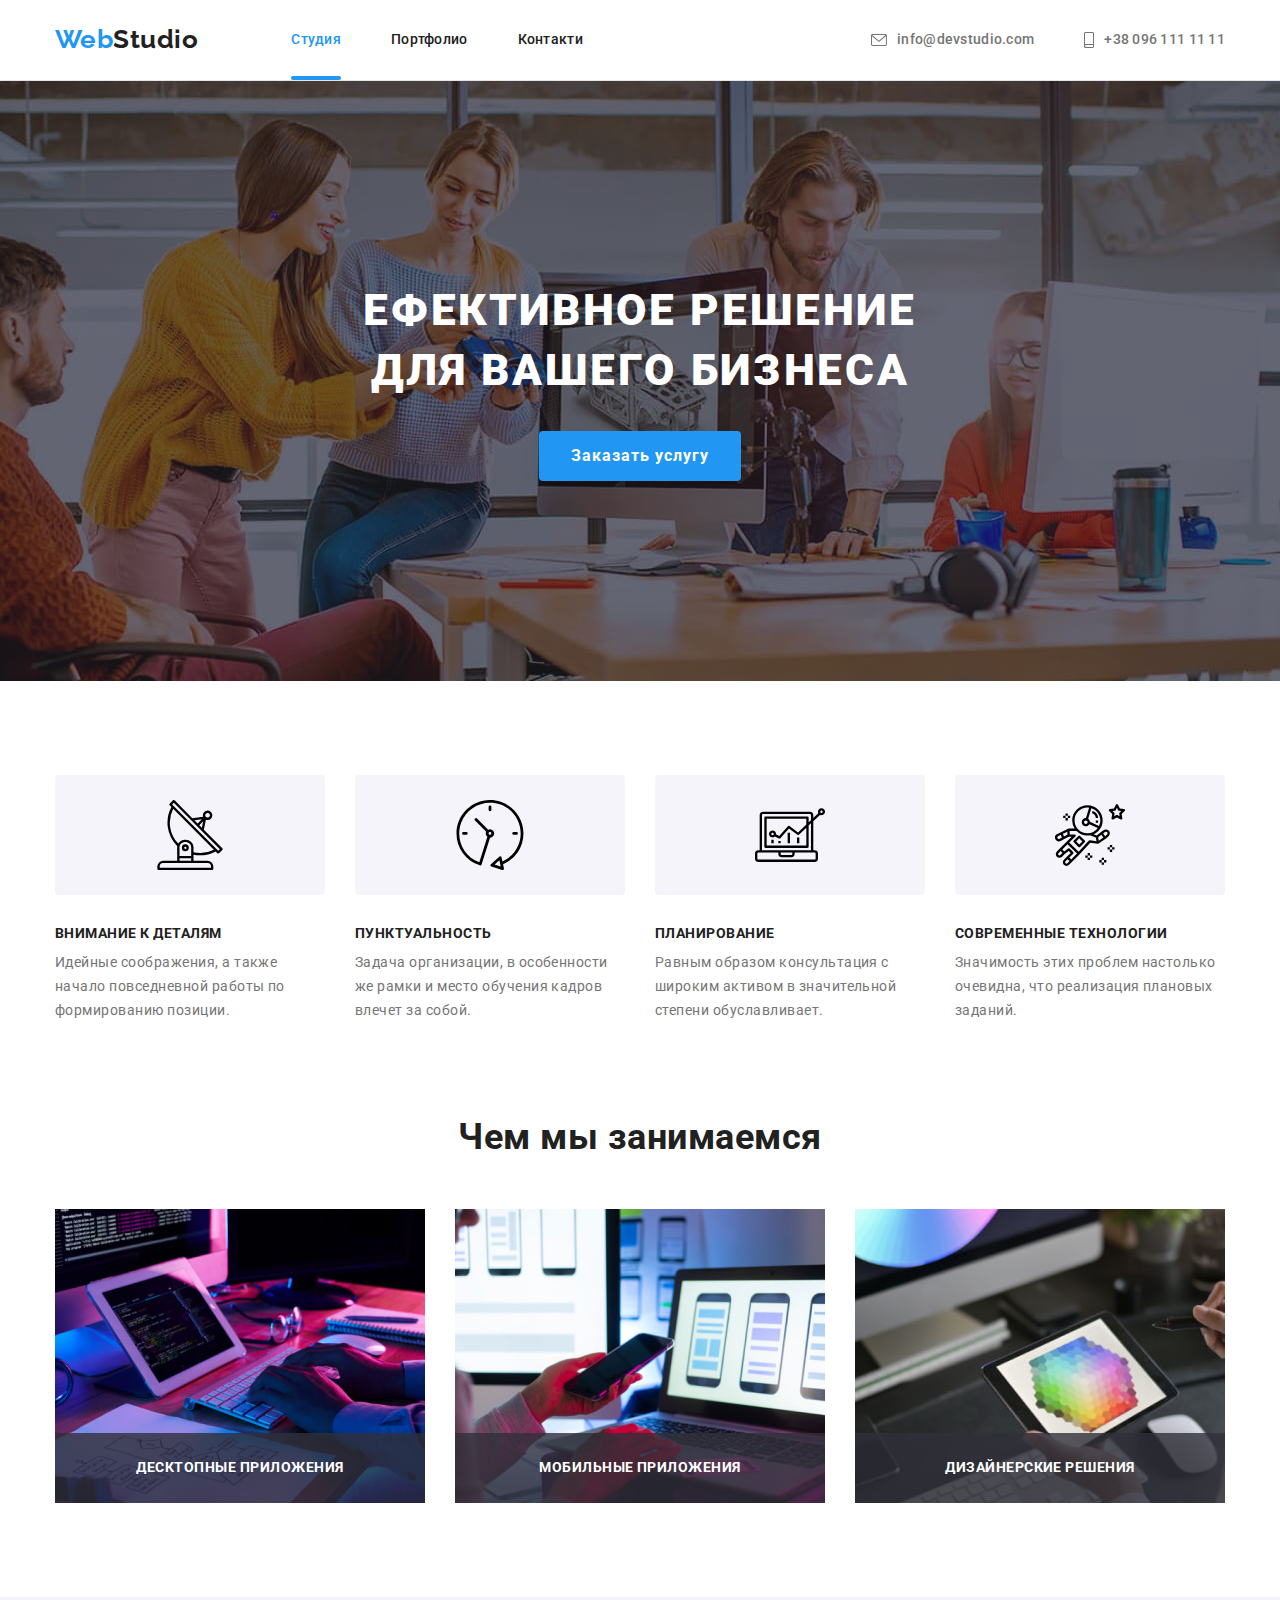
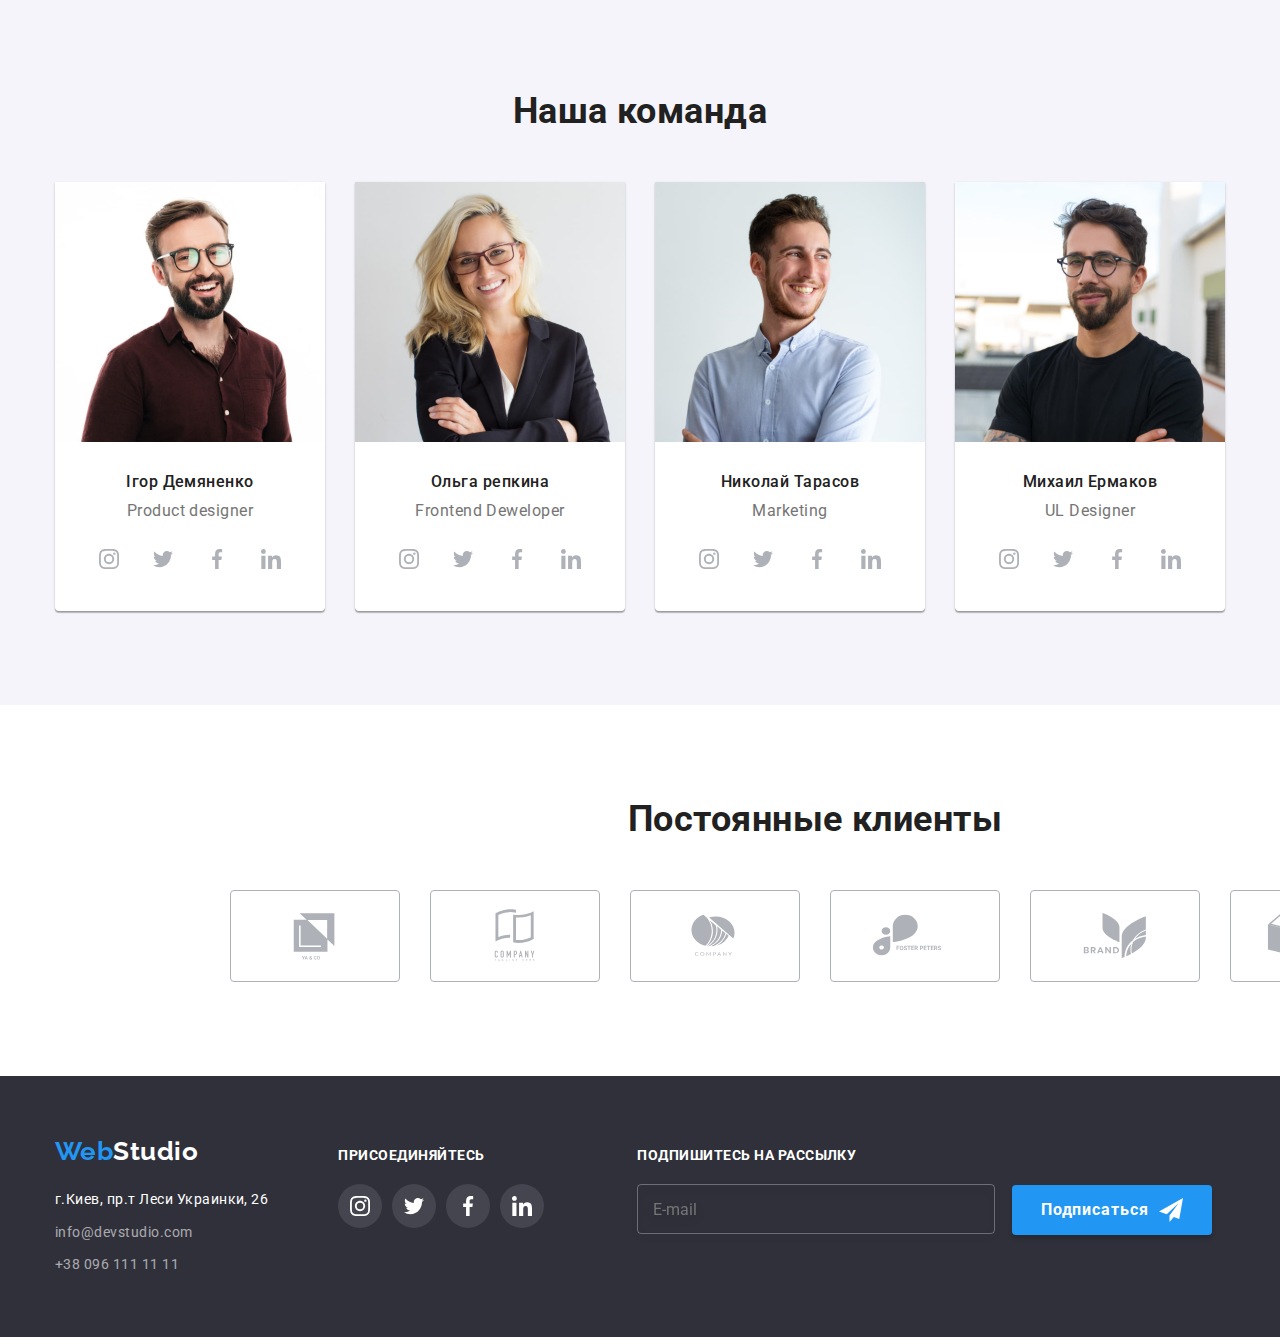
==== index.html @ 73268121 "Initial commit" ====
<!DOCTYPE html>
<html lang="ru">
  <head>
    <meta charset="UTF-8" />
    <meta http-equiv="X-UA-Compatible" content="IE=edge" />
    <meta name="viewport" content="width=device-width, initial-scale=1.0" />
    <title>WebStudio</title>
    <link rel="preconnect" href="https://fonts.googleapis.com" />
    <link rel="preconnect" href="https://fonts.gstatic.com" crossorigin />
    <link
      href="https://fonts.googleapis.com/css2?family=Raleway:wght@700&family=Roboto:wght@400;500;700;900&display=swap"
      rel="stylesheet"
    />
    <link
      rel="stylesheet"
      href="https://cdnjs.cloudflare.com/ajax/libs/modern-normalize/1.1.0/modern-normalize.min.css"
    />
    <link rel="stylesheet" href="./css/styles.css" />
  </head>
  <body>
    <!-- Header -->
    <header class="header">
      <div class="container head-nav">
        <nav class="head-nav">
          <a class="logo-top" href="./index.html"><span class="web">Web</span>Studio</a>
          <ul class="navigation">
            <li class="nav-item">
              <a class="nav-link current" href="./index.html">Студия</a>
            </li>
            <li class="nav-item">
              <a class="nav-link" href="./portfolio.html">Портфолио</a>
            </li>
            <li class="nav-item">
              <a class="nav-link" href="./portfolio.html">Контакти</a>
            </li>
          </ul>
        </nav>
        <ul class="contact-list">
          <li class="contact-item">
            <a class="top-contact" href="mailto:info@devstudio.com">
              <svg class="contact-icon" width="16" height="12">
                <use href="./images/decoration/icons/symbol-defs.svg#icon-envelope"></use>
              </svg>
              info@devstudio.com
            </a>
          </li>
          <li class="contact-item">
            <a class="top-contact" href="tel:+380961111111">
              <svg class="contact-icon" width="10" height="16">
                <use href="./images/decoration/icons/symbol-defs.svg#icon-smartphone"></use>
              </svg>
              +38 096 111 11 11</a
            >
          </li>
        </ul>
      </div>
    </header>
    <!--title-->

    <main>
      <section class="first-sec background">
        <div class="container hero">
          <h1 class="main-title">
            Eфективное решение<br />
            для вашего бизнеса
          </h1>
          <button class="btn primary" type="button" data-modal-open>Заказать услугу</button>
        </div>
      </section>

      <div class="backdrop is-hidden" data-modal>
        <div class="modal">
          <!-- Form -->

          <form class="main-form">
            <div class="titel-box">
              <b class="form-title">Оставьте свои данные, мы вам перезвоним</b>
            </div>

            <div class="form-field">
              <label class="form-label" for="username">Имя </label>
              <input class="form-input" type="text" name="name" id="username" />
              <svg class="form-icon" width="18" height="18">
                <use href="./images/decoration/icons/symbol-defs.svg#icon-f-user"></use>
              </svg>
            </div>
            <div class="form-field">
              <label class="form-label" for="phone">Телефон </label>
              <input class="form-input" type="tel" name="Телефон" id="phone" />
              <svg class="form-icon" width="18" height="18">
                <use href="./images/decoration/icons/symbol-defs.svg#icon-f-phone"></use>
              </svg>
            </div>
            <div class="form-field">
              <label class="form-label" for="mail">Почта </label>
              <input class="form-input" type="email" name="name" id="mail" />
              <svg class="form-icon" width="18" height="18">
                <use href="./images/decoration/icons/symbol-defs.svg#icon-f-email"></use>
              </svg>
            </div>

            <div class="form-field textarea">
              <label class="form-label" for="comment">Комментарий</label>
              <textarea
                class="text-area"
                name="comment"
                id="comment"
                rows="10"
                placeholder="Введите текст"
              ></textarea>
            </div>
            <!-- CHECK BOX -->
            <label class="checkbox-label">
              <input class="input-checkbox" type="checkbox" name="checkbox" value="agreement"/>
              <span class="check-icon"></span>
              Соглашаюсь с рассылкой и принимаю
              <span>
                <a class="agreement-link" href="#">Условия договора</a>
              </span>
            </label>

            <button class="form-btn" type="submit">Отправить</button>
          </form>
          <button class="btn-modal" data-modal-close>
            <svg class="close" width="11px" height="11px">
              <use href="./images/decoration/icons/symbol-defs.svg#icon-close"></use>
            </svg>
          </button>
        </div>
      </div>
      <!--Advantages-->
      <section class="advantages section">
        <div class="container advant">
          <h2 class="hidden">Преимущества</h2>
          <ul class="advantages-list">
            <li class="adv-item">
              <div class="devices">
                <svg class="dev-icon" width="70" height="70">
                  <use href="./images/decoration/icons/symbol-defs.svg#icon-antenna"></use>
                </svg>
              </div>

              <h3 class="advantages-title">Внимание к деталям</h3>
              <p class="advantages-text">
                Идейные соображения, а также начало повседневной работы по формированию позиции.
              </p>
            </li>
            <li class="adv-item">
              <div class="devices">
                <svg class="dev-icon" width="70" height="70">
                  <use href="./images/decoration/icons/symbol-defs.svg#icon-clock"></use>
                </svg>
              </div>
              <h3 class="advantages-title">Пунктуальность</h3>
              <p class="advantages-text">
                Задача организации, в особенности же рамки и место обучения кадров влечет за собой.
              </p>
            </li>
            <li class="adv-item diagram">
              <div class="devices">
                <svg class="dev-icon" width="70" height="70">
                  <use href="./images/decoration/icons/symbol-defs.svg#icon-diagram"></use>
                </svg>
              </div>
              <h3 class="advantages-title">Планирование</h3>
              <p class="advantages-text">
                Равным образом консультация с широким активом в значительной степени обуславливает.
              </p>
            </li>
            <li class="adv-item astronaut">
              <div class="devices">
                <svg class="dev-icon" width="70" height="70">
                  <use href="./images/decoration/icons/symbol-defs.svg#icon-astronaut"></use>
                </svg>
              </div>
              <h3 class="advantages-title">Современные технологии</h3>
              <p class="advantages-text">
                Значимость этих проблем настолько очевидна, что реализация плановых заданий.
              </p>
            </li>
          </ul>
        </div>
      </section>

      <!--our-work-->
      <section class="our-work">
        <div class="container">
          <h2 class="section-title">Чем мы занимаемся</h2>
          <ul class="work-list">
            <li class="img-item">
              <img class="work-image" src="./images/work/box1.jpg" alt="разметка" />
              <div class="work-box">
                <p class="work-title">Десктопные приложения</p>
              </div>
            </li>
            <li class="img-item">
              <img class="work-image" src="./images/work/box2.jpg" alt="подбор стилей" />
              <div class="work-box">
                <p class="work-title">Мобильные приложения</p>
              </div>
            </li>
            <li class="img-item">
              <img class="work-image" src="./images/work/box3.jpg" alt="подбор цветов" />
              <div class="work-box">
                <p class="work-title">Дизайнерские решения</p>
              </div>
            </li>
          </ul>
        </div>
      </section>
      <!--Our-team-->
      <section class="our-members section">
        <div class="container">
          <h2 class="section-title">Наша команда</h2>
          <ul class="img-list">
            <li class="team-item">
              <img src="./images/employees/emp1.jpg" alt="Ігор Демяненко" width="270" />
              <h3 class="mbr-name">Ігор Демяненко</h3>
              <p class="mbr-text">Product designer</p>

              <ul class="socials">
                <li class="comapnies-item">
                  <a class="icon-link" href="https://www.instagram.com">
                    <svg class="inst-icon" width="20" height="20px">
                      <use href="./images/decoration/icons/symbol-defs.svg#icon-inst"></use>
                    </svg>
                  </a>
                </li>
                <li class="comapnies-item">
                  <a class="icon-link" href="https://www.twitter.com">
                    <svg class="twit-icon" width="20" height="20px">
                      <use href="./images/decoration/icons/symbol-defs.svg#icon-twit"></use>
                    </svg>
                  </a>
                </li>
                <li class="comapnies-item">
                  <a class="icon-link" href="https://www.facebook.com">
                    <svg class="face-icon" width="20" height="20px">
                      <use href="./images/decoration/icons/symbol-defs.svg#icon-face"></use>
                    </svg>
                  </a>
                </li>
                <li class="comapnies-item">
                  <a class="icon-link" href="https://www.linkedin.com">
                    <svg class="in-icon" width="20" height="20px">
                      <use href="./images/decoration/icons/symbol-defs.svg#icon-in"></use>
                    </svg>
                  </a>
                </li>
              </ul>
            </li>
            <li class="team-item">
              <img src="./images/employees/emp2.jpg" alt="Ольга репкина" width="270" />
              <h3 class="mbr-name">Ольга репкина</h3>
              <p class="mbr-text">Frontend Deweloper</p>
              <ul class="socials">
                <li class="comapnies-item">
                  <a class="icon-link" href="https://www.instagram.com">
                    <svg class="inst-icon" width="20" height="20px">
                      <use href="./images/decoration/icons/symbol-defs.svg#icon-inst"></use>
                    </svg>
                  </a>
                </li>
                <li class="comapnies-item">
                  <a class="icon-link" href="https://www.twitter.com">
                    <svg class="twit-icon" width="20" height="20px">
                      <use href="./images/decoration/icons/symbol-defs.svg#icon-twit"></use>
                    </svg>
                  </a>
                </li>
                <li class="comapnies-item">
                  <a class="icon-link" href="https://www.facebook.com">
                    <svg class="face-icon" width="20" height="20px">
                      <use href="./images/decoration/icons/symbol-defs.svg#icon-face"></use>
                    </svg>
                  </a>
                </li>
                <li class="comapnies-item">
                  <a class="icon-link" href="https://www.linkedin.com">
                    <svg class="in-icon" width="20" height="20px">
                      <use href="./images/decoration/icons/symbol-defs.svg#icon-in"></use>
                    </svg>
                  </a>
                </li>
              </ul>
            </li>

            <li class="team-item">
              <img src="./images/employees/emp3.jpg" alt="Николай Тарасов" width="270" />
              <h3 class="mbr-name">Николай Тарасов</h3>
              <p class="mbr-text">Marketing</p>
              <ul class="socials">
                <li class="comapnies-item">
                  <a class="icon-link" href="https://www.instagram.com">
                    <svg class="inst-icon" width="20" height="20px">
                      <use href="./images/decoration/icons/symbol-defs.svg#icon-inst"></use>
                    </svg>
                  </a>
                </li>
                <li class="comapnies-item">
                  <a class="icon-link" href="https://www.twitter.com">
                    <svg class="twit-icon" width="20" height="20px">
                      <use href="./images/decoration/icons/symbol-defs.svg#icon-twit"></use>
                    </svg>
                  </a>
                </li>
                <li class="comapnies-item">
                  <a class="icon-link" href="https://www.facebook.com">
                    <svg class="face-icon" width="20" height="20px">
                      <use href="./images/decoration/icons/symbol-defs.svg#icon-face"></use>
                    </svg>
                  </a>
                </li>
                <li class="comapnies-item">
                  <a class="icon-link" href="https://www.linkedin.com">
                    <svg class="in-icon" width="20" height="20px">
                      <use href="./images/decoration/icons/symbol-defs.svg#icon-in"></use>
                    </svg>
                  </a>
                </li>
              </ul>
            </li>

            <li class="team-item">
              <img src="./images/employees/emp4.jpg" alt="Михаил Ермаков" width="270" />
              <h3 class="mbr-name">Михаил Ермаков</h3>
              <p class="mbr-text">UL Designer</p>
              <ul class="socials">
                <li class="comapnies-item">
                  <a class="icon-link" href="https://www.instagram.com">
                    <svg class="inst-icon" width="20" height="20px">
                      <use href="./images/decoration/icons/symbol-defs.svg#icon-inst"></use>
                    </svg>
                  </a>
                </li>
                <li class="comapnies-item">
                  <a class="icon-link" href="https://www.twitter.com">
                    <svg class="twit-icon" width="20" height="20px">
                      <use href="./images/decoration/icons/symbol-defs.svg#icon-twit"></use>
                    </svg>
                  </a>
                </li>
                <li class="comapnies-item">
                  <a class="icon-link" href="https://www.facebook.com">
                    <svg class="face-icon" width="20" height="20px">
                      <use href="./images/decoration/icons/symbol-defs.svg#icon-face"></use>
                    </svg>
                  </a>
                </li>
                <li class="comapnies-item">
                  <a class="icon-link" href="https://www.linkedin.com">
                    <svg class="in-icon" width="20" height="20px">
                      <use href="./images/decoration/icons/symbol-defs.svg#icon-in"></use>
                    </svg>
                  </a>
                </li>
              </ul>
            </li>
          </ul>
        </div>
      </section>
    </main>

    <!-- Comapnies -->
    <section class="companies">
      <div class="container">
        <h2 class="section-title">Постоянные клиенты</h2>
        <ul class="companies-list">
          <li class="companies-item">
            <a class="companies-link" href="#"
              ><svg class="company-icon" width="106" height="60">
                <use href="./images/decoration/icons/symbol-defs.svg#icon-yaco"></use></svg
            ></a>
          </li>
          <li class="companies-item">
            <a class="companies-link" href="#"
              ><svg class="company-icon" width="106" height="60">
                <use href="./images/decoration/icons/symbol-defs.svg#icon-tag"></use></svg
            ></a>
          </li>
          <li class="companies-item">
            <a class="companies-link" href="#"
              ><svg class="company-icon" width="106" height="60">
                <use href="./images/decoration/icons/symbol-defs.svg#icon-company"></use></svg
            ></a>
          </li>
          <li class="companies-item">
            <a class="companies-link" href="#"
              ><svg class="company-icon" width="106" height="60">
                <use href="./images/decoration/icons/symbol-defs.svg#icon-foster"></use></svg
            ></a>
          </li>
          <li class="companies-item">
            <a class="companies-link" href="#"
              ><svg class="company-icon" width="106" height="60">
                <use href="./images/decoration/icons/symbol-defs.svg#icon-brand"></use></svg
            ></a>
          </li>
          <li class="companies-item">
            <a class="companies-link" href="#"
              ><svg class="company-icon" width="106" height="60">
                <use href="./images/decoration/icons/symbol-defs.svg#icon-comp-tag"></use></svg
            ></a>
          </li>
        </ul>
      </div>
    </section>
    <!--footer -->

    <footer class="footer">
      <div class="container">
        <div class="footer-flex">
          <div>
            <a class="logo-bot" href="info@dvstudio.com"><span class="web">Web</span>Studio</a>
            <address class="main-adress">
              <ul class="bot-address-list">
                <li class="bot-address-item">
                  <a class="street-link" href="#">г.Киев, пр.т Леси Украинки, 26</a>
                </li>
                <li class="bot-address-item">
                  <a class="bot-contact-link" href="mailto:info@devstudio.com"
                    >info@devstudio.com</a
                  >
                </li>
                <li class="bot-address-item">
                  <a class="bot-contact-link" href="tel:+380961111111">+38 096 111 11 11</a>
                </li>
              </ul>
            </address>
          </div>

          <div class="social-block">
            <h2 class="socials-title">присоединяйтесь</h2>
            <ul class="footer-socials">
              <li class="comapnies-item">
                <a class="icon-link fticon" href="https://www.instagram.com">
                  <svg class="inst-icon" width="20" height="20px">
                    <use href="./images/decoration/icons/symbol-defs.svg#icon-inst"></use>
                  </svg>
                </a>
              </li>
              <li class="comapnies-item">
                <a class="icon-link fticon" href="https://www.twitter.com">
                  <svg class="twit-icon" width="20" height="20px">
                    <use href="./images/decoration/icons/symbol-defs.svg#icon-twit"></use>
                  </svg>
                </a>
              </li>
              <li class="comapnies-item">
                <a class="icon-link fticon" href="https://www.facebook.com">
                  <svg class="face-icon" width="20" height="20px">
                    <use href="./images/decoration/icons/symbol-defs.svg#icon-face"></use>
                  </svg>
                </a>
              </li>
              <li class="comapnies-item">
                <a class="icon-link fticon" href="https://www.linkedin.com">
                  <svg class="in-icon" width="20" height="20px">
                    <use href="./images/decoration/icons/symbol-defs.svg#icon-in"></use>
                  </svg>
                </a>
              </li>
            </ul>
          </div>
          <div class="submit">
            <b class="submit-title">Подпишитесь на рассылку</b>
            <label for="submit-mail">
              <input
                class="mail-input"
                type="email"
                name="email"
                id="submit-mail"
                placeholder="E-mail"
              />
              <button class="submit-btn" type="submit">
                Подписаться
                <svg class="icon-submit" width="24" height="24">
                  <use href="./images/decoration/icons/symbol-defs.svg#icon-submit"></use>
                </svg>
              </button>
            </label>
          </div>
        </div>
      </div>
    </footer>

    <script src="./js/modal.js"></script>
  </body>
</html>
---- css/styles.css ----
:root {
  --bgc-color-white: #e5e5e5;
  --title-text-color: #212121;
  --accent-color: #2196f3;
  --paragraf-color: #757575;
  --bot-contact-rgb: rgba(255, 255, 255, 0.6);
  --footer-color: #2f303a;
  --white-color: #ffffff;
  /* Fonts */
  --main-font: Roboto;
}
body {
  font-family: 'Roboto', sans-serif;
  background-color: var(--white-color);
  color: var(--title-text-color);
  letter-spacing: 0.03em;
}
.container {
  margin-left: auto;
  margin-right: auto;
  width: 1200px;
  padding-left: 15px;
  padding-right: 15px;
}

a {
  color: inherit;
  text-decoration: none;
}

img {
  display: block;
}

h1,
h2,
h3,
h4,
h5,
h6,
ul,
p {
  margin: 0;
  padding: 0;
  list-style: none;
}

.hidden {
  position: absolute;
  width: 1px;
  height: 1px;
  margin: -1px;
  border: 0;
  padding: 0;
  white-space: nowrap;
  clip-path: inset(100%);
  clip: rect(0 0 0 0);
  overflow: hidden;
}
/* ===============
/* Header */
/* ============= / */

.header {
  background-color: var(--white-color);
  border-bottom: 1px solid var(--bgc-color-white);
}
/* Logo */
.logo-top,
.logo-bot,
.web {
  font-family: 'Raleway';
  font-weight: 700;
  font-size: 26px;
  line-height: 1.2;
}

.logo-bot {
  color: var(--white-color);
}
.web {
  color: var(--accent-color);
}

/* Main Nav */
.head-nav {
  display: flex;
  align-items: center;
}
.navigation {
  margin-left: 93px;
}

.navigation .nav-link {
  display: block;
  color: var(--title-text-color);
  font-weight: 500;
  font-size: 14px;
  line-height: 1.14;
  letter-spacing: 0.02em;
}
.navigation .nav-link:hover,
.navigation .nav-link:focus {
  color: var(--accent-color);
}

.nav-link.current {
  color: var(--accent-color);
}

.nav-item:not(:last-child) {
  margin-right: 50px;
}
.nav-item {
  position: relative;
}

.contact-list {
  margin-left: auto;
}
.navigation,
.contact-list {
  display: flex;
}

.contact-item:not(:last-child) {
  margin-right: 50px;
}

.top-contact,
.nav-link {
  padding: 32px 0px;

  transition: color 250ms cubic-bezier(0.4, 0, 0.2, 1);
}
.nav-link.current::after {
  content: '';
  display: block;
  position: absolute;
  bottom: 0;
  right: 0;

  width: 100%;
  height: 4px;
  border-radius: 2px;
  background-color: var(--accent-color);
}

/* Contact */

.contact-item {
  align-items: center;
}
.top-contact {
  font-weight: 500;
  font-size: 14px;
  line-height: 1.14;
  letter-spacing: 0.02em;
  color: var(--paragraf-color);

  display: flex;
  align-items: center;
  justify-content: center;
}

.top-contact:hover,
.top-contact:focus {
  color: var(--accent-color);
}
.contact-icon {
  margin-right: 10px;
  fill: currentColor;
}

/* Рero-section */

.first-sec {
  text-align: center;
  align-items: center;
  padding-bottom: 200px;
  padding-top: 200px;
}
.first-sec.background {
  max-width: 1600px;
  height: 600px;
  margin-right: auto;
  margin-left: auto;

  background-image: linear-gradient(to right, rgba(47, 48, 58, 0.4), rgba(47, 48, 58, 0.4)),
    url(../images/decoration/hero.jpg);
  background-color: tomato;
  background-repeat: no-repeat;
  background-size: cover;
  background-position: center;
}
.main-title {
  font-weight: 900;
  font-size: 44px;
  line-height: 1.36;
  text-align: center;
  letter-spacing: 0.06em;
  text-transform: uppercase;
  margin-bottom: 30px;

  color: var(--white-color);
}

.btn {
  border-radius: 4px;
  min-width: 73px;

  font-family: inherit;
  cursor: pointer;
  text-align: center;
  letter-spacing: inherit;
}
.btn.primary {
  font-weight: 700;
  font-size: 16px;
  line-height: 1.9;
  letter-spacing: 0.06em;

  min-width: 200px;
  border: none;
  padding: 10px 32px;

  box-shadow: 0px 4px 4px rgba(0, 0, 0, 0.15);
  background-color: var(--accent-color);
  color: var(--white-color);

  transition: box-shadow 250ms cubic-bezier(0.4, 0, 0.2, 1);
}

.btn.secondary {
  font-weight: 500;
  font-size: 16px;
  line-height: 1.6;
  text-align: center;
  padding: 6px 22px;
  border: none;
  border-radius: 4px;

  background-color: #f5f4fa;

  transition: background-color 250ms cubic-bezier(0.4, 0, 0.2, 1),
    color 250ms cubic-bezier(0.4, 0, 0.2, 1), box-shadow 250ms cubic-bezier(0.4, 0, 0.2, 1);
}
.btn.secondary:hover,
.btn.secondary:focus {
  background-color: var(--accent-color);
  color: var(--white-color);
  box-shadow: 0px 3px 1px rgba(0, 0, 0, 0.1), 0px 1px 2px rgba(0, 0, 0, 0.08),
    0px 2px 2px rgba(0, 0, 0, 0.12);
}

.btn.primary:hover,
.btn.primary:focus {
  box-shadow: 0px 4px 4px rgba(0, 0, 0, 0.15);
}
/* Advantages */

.advantages-list {
  display: flex;
  flex-wrap: wrap;
  justify-content: center;
}

.adv-item {
  width: 270px;
  display: block;
}
.adv-item:not(:last-child) {
  margin-right: 30px;
}
.devices {
  width: 270px;
  height: 120px;
  background-color: #f5f4fa;
  margin-bottom: 30px;
  display: flex;
  justify-content: center;
  align-items: center;
  border-radius: 4px;
}

.advantages-title {
  font-size: 14px;
  line-height: 1.142;
  text-transform: uppercase;
  margin-bottom: 10px;
}

.advantages-text {
  font-size: 14px;
  line-height: 1.71;
  color: var(--paragraf-color);
}
/* Our-work */

.section-title {
  font-size: 36px;
  line-height: 1.16;
  text-align: center;
  margin-bottom: 50px;
}

.our-work {
  padding-bottom: 94px;
}
.work-list {
  display: flex;
  justify-content: center;
}
.img-item:not(:last-child) {
  margin-right: 30px;
}
.img-item {
  position: relative;
}
.work-box {
  position: absolute;
  bottom: 0;
  right: 0;

  width: 100%;
  height: 70px;
  background: rgba(47, 48, 58, 0.8);
}

.work-title {
  padding: 27px 0px;

  font-weight: 700;
  font-size: 14px;
  line-height: 1.14;
  text-align: center;
  text-transform: uppercase;

  color: var(--white-color);
}

/* Our Team */
.our-members {
  background-color: #f5f4fa;
}

.img-list {
  display: flex;
  flex-wrap: wrap;
  justify-content: center;
}
.team-item:not(:last-child) {
  margin-right: 30px;
}
.team-item {
  background-color: var(--white-color);
  box-shadow: 0px 1px 3px rgba(0, 0, 0, 0.12), 0px 1px 1px rgba(0, 0, 0, 0.14),
    0px 2px 1px rgba(0, 0, 0, 0.2);
  border-radius: 0px 0px 4px 4px;
}

.socials {
  width: 206px;
  height: 44px;
  margin-right: 32px;
  margin-left: 32px;
  margin-bottom: 30px;
  display: flex;
}
.icon-link {
  width: 44px;
  height: 44px;
  display: flex;
  fill: #afb1b8;
  border-radius: 50%;
  justify-content: center;
  align-items: center;

  transition: background-color 250ms cubic-bezier(0.4, 0, 0.2, 1),
    fill 250ms cubic-bezier(0.4, 0, 0.2, 1);
}

.comapnies-item:not(:last-child) {
  margin-right: 10px;
}

.icon-link:hover,
.icon-link:focus {
  background-color: var(--accent-color);
  fill: white;
}

.mbr-name {
  text-align: center;
  margin-bottom: 10px;
  margin-top: 30px;
  font-weight: 500;
  font-size: 16px;
  line-height: 1.2;
}
.mbr-text {
  text-align: center;
  margin-bottom: 16px;
  font-size: 16px;
  line-height: 1.2;
  color: var(--paragraf-color);
}
/* Partners */
.companies {
  padding: 94px 215px;
}

.companies-list {
  display: flex;
  justify-content: center;
}
.companies-item:not(:last-child) {
  margin-right: 30px;
}

.companies-link {
  width: 170px;
  height: 92px;
  border: 1px solid;
  display: flex;
  justify-content: center;
  align-items: center;
  border: 1px solid #afb1b8;
  color: #afb1b8;
  border-radius: 4px;

  transition: border-color 250ms cubic-bezier(0.4, 0, 0.2, 1),
    color 250ms cubic-bezier(0.4, 0, 0.2, 1);
}

.company-icon {
  fill: currentColor;
}
.companies-link:hover,
.companies-link:focus {
  border: 1px solid var(--accent-color);
  color: var(--accent-color);
}

/* Footer */

.footer {
  background-color: var(--footer-color);
  padding: 60px 0px;
}

.footer-flex {
  display: flex;
  align-items: baseline;
}
.main-adress {
  margin-top: 20px;

  font-style: normal;
  font-size: 14px;
  line-height: 1.71;
  color: var(--bot-contact-rgb);
}
.bot-address-item:not(:last-child) {
  margin-bottom: 9px;
}

.street-link {
  color: rgba(255, 255, 255, 1);
}
.bot-contact-link {
  transition: color 250ms cubic-bezier(0.4, 0, 0.2, 1);
}

.bot-contact-link:hover,
.bot-contact-link:focus {
  color: var(--accent-color);
}

/* Footer form */

.submit {
  display: flex;
  flex-direction: column;
  margin-left: 93px;
}

.submit-title {
  margin-bottom: 20px;

  font-size: 14px;
  line-height: 1.14;
  text-transform: uppercase;
  color: var(--white-color);
}
.mail-input {
  width: 358px;
  height: 50px;
  margin-right: 12px;
  padding: 16px 15px;

  border: 1px solid rgba(255, 255, 255, 0.3);

  border-radius: 4px;
  filter: drop-shadow(0px 4px 4px rgba(0, 0, 0, 0.15));
  background-color: transparent;
  color: var(--white-color);
}

.submit-btn {
  display: inline-flex;
  align-items: center;
  justify-content: center;

  width: 200px;
  height: 50px;

  box-shadow: 0px 4px 4px rgba(0, 0, 0, 0.15);
  border-radius: 4px;
  border-color: transparent;
  background-color: var(--accent-color);
  color: var(--white-color);

  font-weight: 700;
  font-size: 16px;
  line-height: 1.87;
  letter-spacing: 0.06em;

  transition: box-shadow 250ms cubic-bezier(0.4, 0, 0.2, 1);
}
.submit-btn:hover,
.submit-btn:focus {
  box-shadow: 0px 4px 4px rgba(0, 0, 0, 0.15);
}

.icon-submit {
  margin-left: 10px;
  fill: currentColor;
}
/* Socials */
.social-block {
  margin-left: 70px;
}

.footer-socials {
  display: flex;
  margin-top: 20px;
}
.icon-link {
  background: rgba(255, 255, 255, 0.1);
}
.fticon {
  fill: var(--white-color);
}
.socials-title {
  font-size: 14px;
  line-height: 1.14;
  text-transform: uppercase;

  color: var(--white-color);
}

/* portfolio title */

.header-prt {
  background-color: var(--white-color);
  border-bottom: 1px solid var(--bgc-color-white);
}

.section {
  padding-bottom: 94px;
  padding-top: 94px;
}

.prt-title {
  font-size: 18px;
  line-height: 2;
  letter-spacing: 0.06em;
}

/* Portfolio text */
.gallery-list {
  display: flex;
  flex-wrap: wrap;
  width: 370;
}

.prt-descrition {
  border: 1px solid #eeeeee;
  border-top: 0px;
  padding: 22px 24px;
}

.galery-item {
  margin-right: 30px;
  margin-bottom: 30px;

  transition: background-color 250ms cubic-bezier(0.4, 0, 0.2, 1);
}

.galery-item:nth-child(3n) {
  margin-right: 0;
}
.galery-item:nth-last-child(-n + 3) {
  margin-bottom: 0;
}

.prt-text {
  font-size: 16px;
  line-height: 1.9;
  color: var(--paragraf-color);
}
.btn-list {
  display: flex;
  justify-content: center;
  margin-bottom: 50px;
}
.btn-item:not(:last-child) {
  margin-right: 8px;
}

/* Portfolio animation */

.produkt-thumb {
  position: relative;
  overflow: hidden;
}
.product-box {
  position: absolute;

  top: 0;
  left: 0;

  width: 100%;
  height: 100%;
  background-color: rgba(33, 150, 243, 0.9);

  transform: translateY(100%);
  transition: transform 250ms cubic-bezier(0.4, 0, 0.2, 1);
}

.product-desc {
  position: absolute;
  top: 0;
  left: 0;

  width: 100%;
  height: 100%;

  padding: 63px 24px;
  font-size: 18px;
  line-height: 1.55;

  color: var(--white-color);
}

.galery-item:hover .product-box,
.galery-item:focus .product-box {
  transform: translateY(0%);
}
.galery-item:hover,
.galery-item:focus {
  box-shadow: 0px 1px 1px rgba(0, 0, 0, 0.12), 0px 4px 4px rgba(0, 0, 0, 0.06),
    1px 4px 6px rgba(0, 0, 0, 0.16);
}

.backdrop {
  position: fixed;
  top: 0;
  left: 0;
  z-index: 10;

  width: 100%;
  height: 100%;

  background: rgba(0, 0, 0, 0.2);
  opacity: 1;
  transition: opacity 250ms cubic-bezier(0.4, 0, 0.2, 1);
}
.backdrop.is-hidden {
  opacity: 0;
  pointer-events: none;
}
.backdrop.is-hidden .modal {
  transform: translate(-50%, -50%) scale(0.1);
  transition: transofrm 250ms cubic-bezier(0.4, 0, 0.2, 1);
}

.modal {
  position: absolute;
  top: 50%;
  left: 50%;

  width: 528px;

  background: var(--white-color);
  box-shadow: 0px 1px 3px rgba(0, 0, 0, 0.12), 0px 1px 1px rgba(0, 0, 0, 0.14),
    0px 2px 1px rgba(0, 0, 0, 0.2);
  border-radius: 4px;

  transform: translate(-50%, -50%) scale(1);
  transition: transofrm 250ms cubic-bezier(0.4, 0, 0.2, 1);
}

.btn-modal {
  position: absolute;
  top: 8px;
  right: 8px;

  display: flex;
  align-items: center;
  justify-content: center;
  width: 30px;
  height: 30px;

  cursor: pointer;
  border-radius: 50%;
  border: 1px solid rgba(0, 0, 0, 0.1);
  background-color: transparent;
  transition: color 250ms cubic-bezier(0.4, 0, 0.2, 1);
  fill: currentColor;
}

.btn-modal:hover,
.btn-modal:focus {
  color: var(--accent-color);
}

/* Form */

.main-form {
  width: 528px;

  padding: 40px;
  margin-right: auto;
  margin-left: auto;
}

.form-title {
  font-size: 20px;
  line-height: 1.15;
  text-align: center;
  letter-spacing: 0.03em;
  color: var(--title-text-color);
}
.titel-box {
  margin-bottom: 12px;
}

.form-field {
  position: relative;
  display: flex;
  flex-direction: column;

  margin-bottom: 10px;
}
.form-field-area::placeholder {
  width: 448px;
  height: 138px;
  padding: 12px 16px;
  font-size: 12px;
  line-height: 1.16;
  letter-spacing: 0.01em;

  color: rgba(117, 117, 117, 0.5);
}
.form-label {
  margin-bottom: 4px;

  font-size: 12px;
  line-height: 1.16;

  letter-spacing: 0.01em;
  color: var(--paragraf-color);
}

.form-input {
  padding: 12px 42px;
  width: 448px;
  height: 40px;
  border: 1px solid rgba(33, 33, 33, 0.2);
  border-radius: 4px;
  outline: transparent;
  cursor: pointer;
  transition: border-color 250ms cubic-bezier(0.4, 0, 0.2, 1);
}
.textarea {
  margin-bottom: 20px;
}
.text-area {
  padding: 16px 12px;
  width: 448px;
  height: 120px;

  outline: transparent;
  resize: none;
  cursor: pointer;

  font-size: 14px;
  line-height: 1.14px;
  letter-spacing: 0.01em;

  border: 1px solid rgba(33, 33, 33, 0.2);
  border-radius: 4px;

  transition: border-color 250ms cubic-bezier(0.4, 0, 0.2, 1);
}
.text-area::placeholder {
  color: rgba(117, 117, 117, 0.5);
}

.text-area:hover,
.text-area:focus {
  border-color: var(--accent-color);
}

.input-checkbox::placeholder {
  font-weight: 400;
  font-size: 14px;
  line-height: 1.14;
  letter-spacing: 0.01em;

  color: rgba(117, 117, 117, 0.5);
}

.form-icon {
  position: absolute;
  top: 50%;
  left: 15px;
  display: inline-block;
  cursor: pointer;
  fill: currentColor;
  transition: color 250ms cubic-bezier(0.4, 0, 0.2, 1);
  color: var(--title-text-color);
}

.form-input:hover,
.form-input:focus {
  border-color: var(--accent-color);
}
.form-input:hover ~ .form-icon,
.form-input:focus ~ .form-icon {
  color: var(--accent-color);
}

.checkbox-label {
  width: 425px;
  display: flex;
  justify-content: center;
  align-items: center;

  margin-bottom: 30px;

  font-size: 14px;
  line-height: 1.71;
  letter-spacing: 0.03em;

  color: var(--paragraf-color);
}
.check-icon {
  margin-right: 8px;
  width: 16px;
  height: 15px;

  background-image: url(../images/decoration/icons/ramka.svg);
  color: var(--title-text-color);
  transition: background-color 250ms cubic-bezier(0.4, 0, 0.2, 1);
}

.input-checkbox:checked + .check-icon {
  background-image: url(../images/decoration/icons/icon-check.svg);
  background-position: center;
  background-repeat: no-repeat;
  background-color: var(--accent-color);
  border-radius: 2px;
}

.form-btn {
  display: block;
  margin-right: auto;
  margin-left: auto;
  padding: 10px 55px;

  width: 200px;
  height: 50px;
  border: 0px;

  background-color: var(--accent-color);
  color: var(--white-color);
  border-radius: 4px;
  cursor: pointer;
  transition: box-shadow 250ms cubic-bezier(0.4, 0, 0.2, 1);

  font-weight: 700;
  font-size: 16px;
  line-height: 1.87;
  text-align: center;
  letter-spacing: 0.06em;
}

.form-btn:hover,
.form-btn:focus {
  box-shadow: 0px 4px 4px rgba(0, 0, 0, 0.15);
}

.agreement-link {
  margin-left: 4px;
  text-decoration: underline;
  color: var(--accent-color);
}
.input-checkbox {
  -webkit-appearance: none;
  -moz-appearance: none;
  appearance: none;
  position: absolute;
}
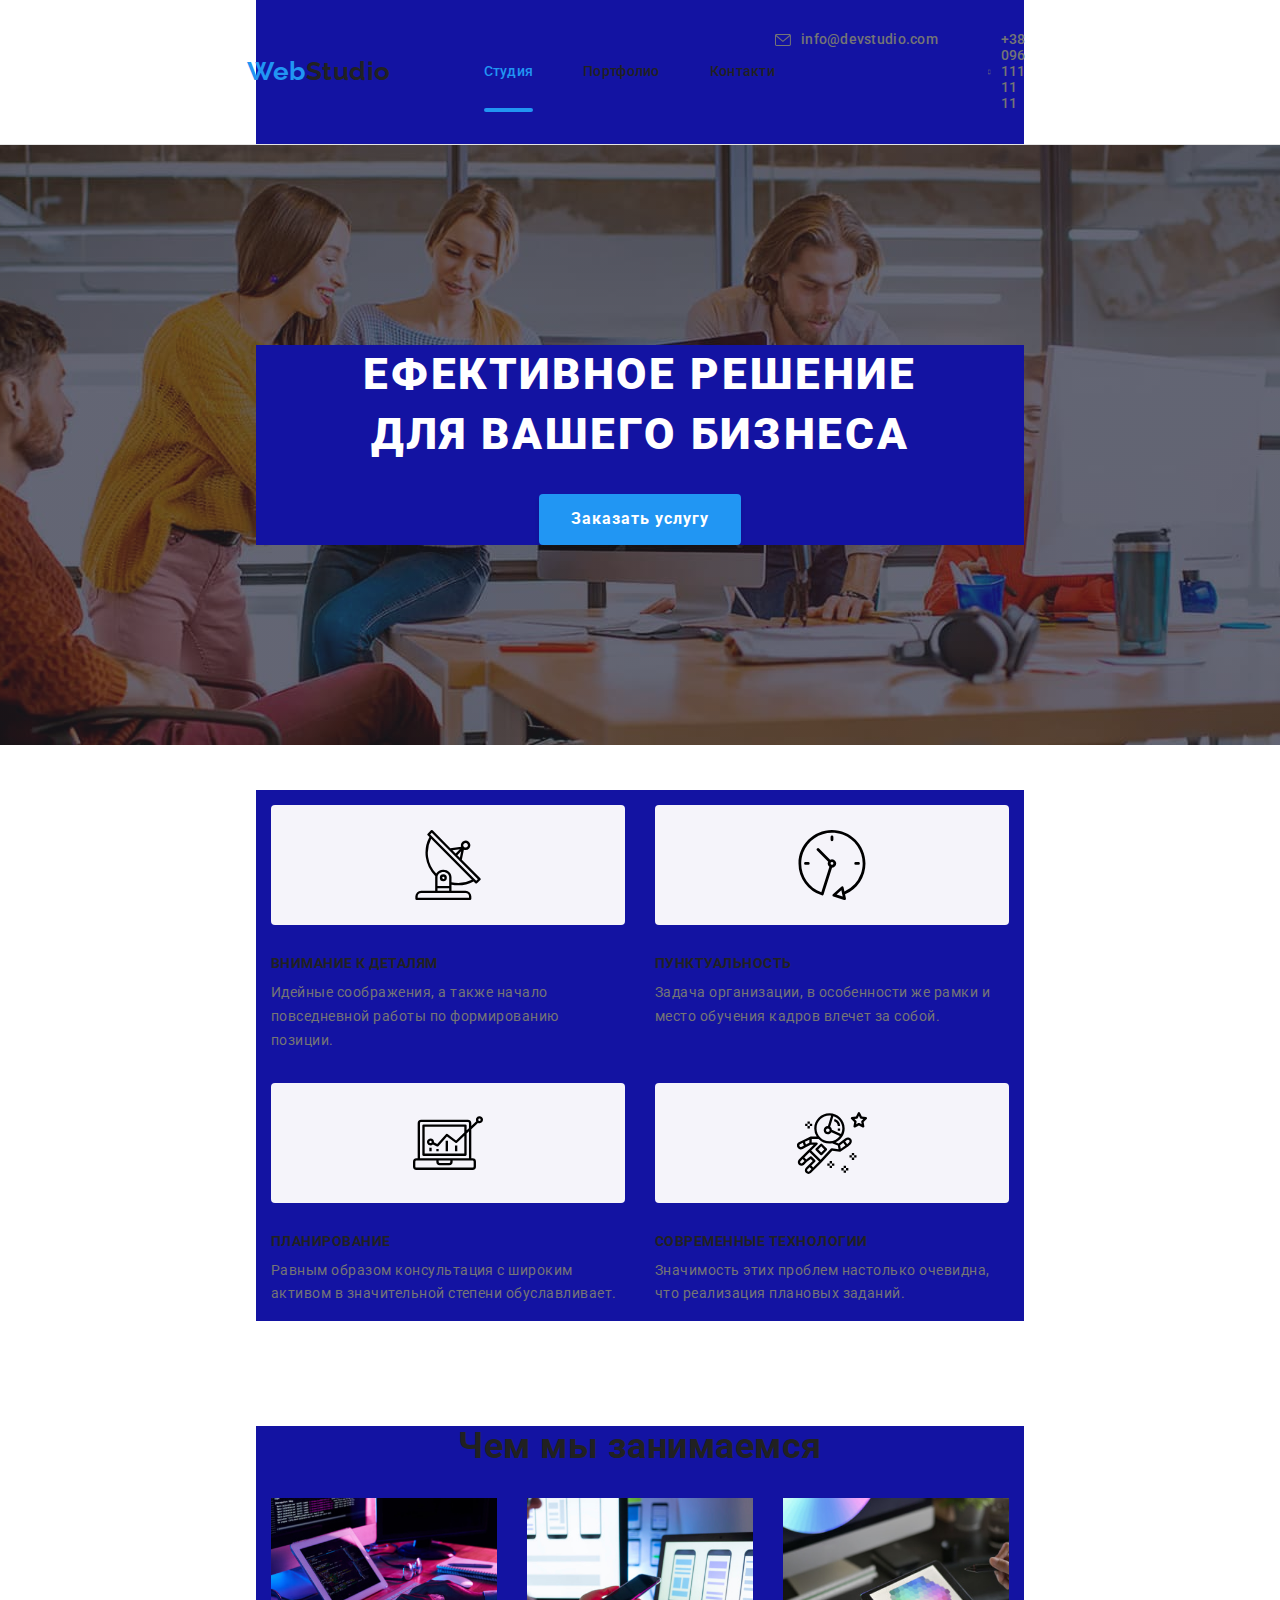
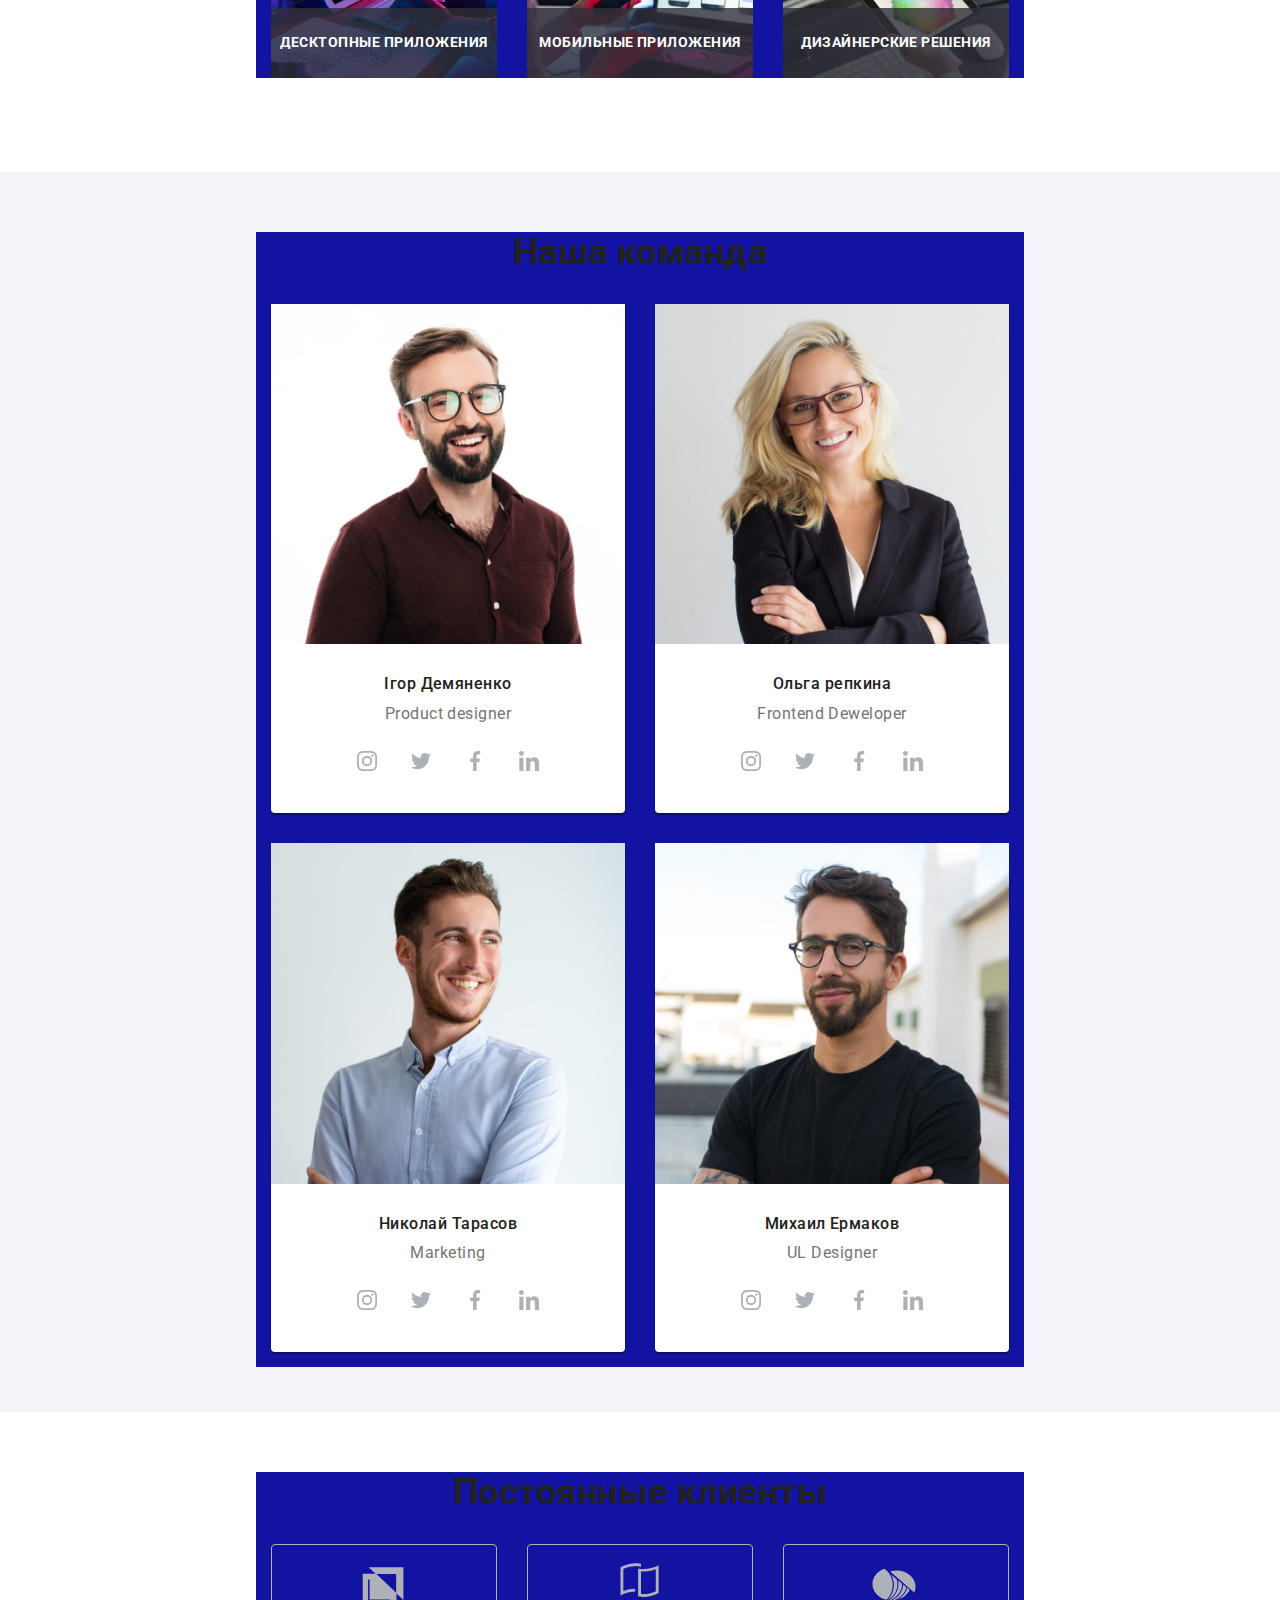
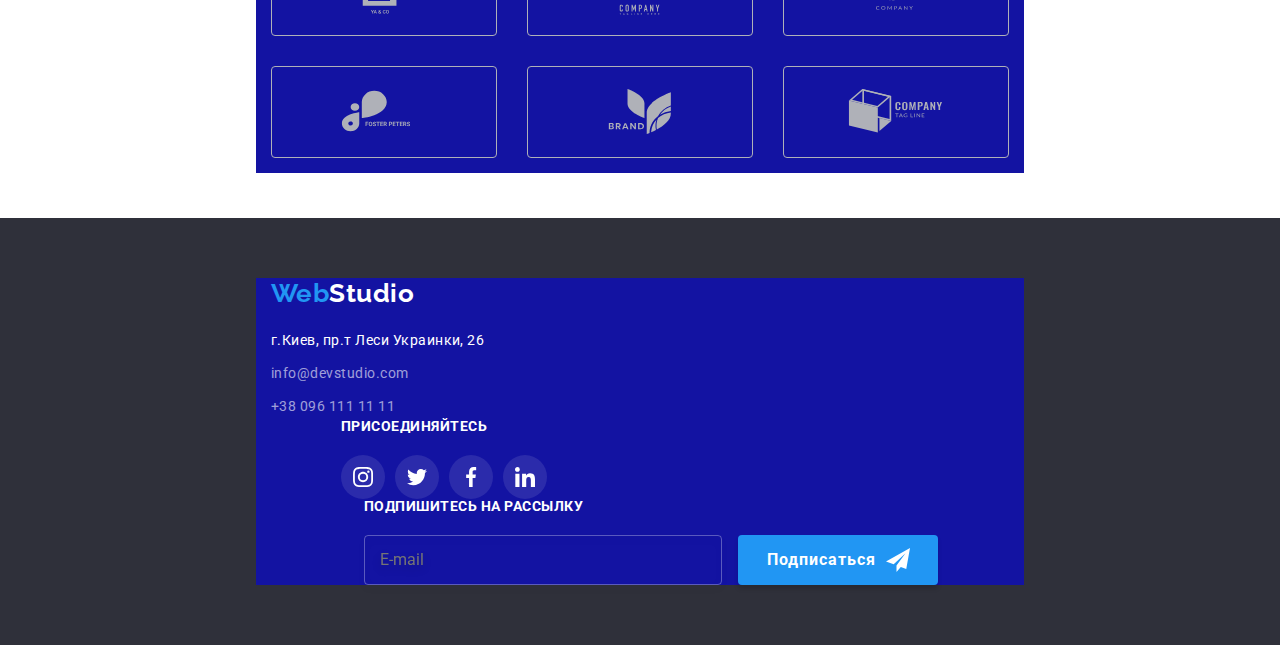
==== commit e1a08615: "bdff" ====
--- a/index.html
+++ b/index.html
@@ -15,38 +15,39 @@
       rel="stylesheet"
       href="https://cdnjs.cloudflare.com/ajax/libs/modern-normalize/1.1.0/modern-normalize.min.css"
     />
-    <link rel="stylesheet" href="./css/styles.css" />
+    <link rel="stylesheet" href="./css/main.min.css" />
   </head>
   <body>
     <!-- Header -->
     <header class="header">
-      <div class="container head-nav">
+      <div class="container header-section">
+        <a class="logo" href="./index.html">Web<span class="logo__studio--black">Studio</span></a>
         <nav class="head-nav">
-          <a class="logo-top" href="./index.html"><span class="web">Web</span>Studio</a>
-          <ul class="navigation">
-            <li class="nav-item">
-              <a class="nav-link current" href="./index.html">Студия</a>
-            </li>
-            <li class="nav-item">
-              <a class="nav-link" href="./portfolio.html">Портфолио</a>
-            </li>
-            <li class="nav-item">
-              <a class="nav-link" href="./portfolio.html">Контакти</a>
+          <ul class="head-nav__list">
+            <li class="head-nav__item">
+              <a class="head-nav__link head-nav__link--current" href="./index.html">Студия</a>
+            </li>
+            <li class="head-nav__item">
+              <a class="head-nav__link" href="./portfolio.html">Портфолио</a>
+            </li>
+            <li class="head-nav__item">
+              <a class="head-nav__link" href="./portfolio.html">Контакти</a>
             </li>
           </ul>
         </nav>
-        <ul class="contact-list">
-          <li class="contact-item">
-            <a class="top-contact" href="mailto:info@devstudio.com">
-              <svg class="contact-icon" width="16" height="12">
+
+        <ul class="contacts__list">
+          <li class="contacts__item">
+            <a class="contacts__top-link" href="mailto:info@devstudio.com">
+              <svg class="contacts__icon icon fill" width="16" height="12">
                 <use href="./images/decoration/icons/symbol-defs.svg#icon-envelope"></use>
               </svg>
               info@devstudio.com
             </a>
           </li>
-          <li class="contact-item">
-            <a class="top-contact" href="tel:+380961111111">
-              <svg class="contact-icon" width="10" height="16">
+          <li class="contact__item">
+            <a class="contacts__top-link" href="tel:+380961111111">
+              <svg class="contacts__icon icon fill" width="10" height="16">
                 <use href="./images/decoration/icons/symbol-defs.svg#icon-smartphone"></use>
               </svg>
               +38 096 111 11 11</a
@@ -58,13 +59,13 @@
     <!--title-->
 
     <main>
-      <section class="first-sec background">
-        <div class="container hero">
-          <h1 class="main-title">
+      <section class="hero">
+        <div class="container">
+          <h1 class="hero__title">
             Eфективное решение<br />
             для вашего бизнеса
           </h1>
-          <button class="btn primary" type="button" data-modal-open>Заказать услугу</button>
+          <button class="btn primary__btn" type="button" data-modal-open>Заказать услугу</button>
         </div>
       </section>
 
@@ -72,37 +73,37 @@
         <div class="modal">
           <!-- Form -->
 
-          <form class="main-form">
-            <div class="titel-box">
-              <b class="form-title">Оставьте свои данные, мы вам перезвоним</b>
+          <form class="form">
+            <div class="title__box">
+              <b class="title__box__text">Оставьте свои данные, мы вам перезвоним</b>
             </div>
 
             <div class="form-field">
-              <label class="form-label" for="username">Имя </label>
-              <input class="form-input" type="text" name="name" id="username" />
-              <svg class="form-icon" width="18" height="18">
+              <label class="form-field__label" for="username">Имя </label>
+              <input class="form-field__input" type="text" name="name" id="username" />
+              <svg class="form-field__icon" width="18" height="18">
                 <use href="./images/decoration/icons/symbol-defs.svg#icon-f-user"></use>
               </svg>
             </div>
             <div class="form-field">
-              <label class="form-label" for="phone">Телефон </label>
-              <input class="form-input" type="tel" name="Телефон" id="phone" />
-              <svg class="form-icon" width="18" height="18">
+              <label class="form-field__label" for="phone">Телефон </label>
+              <input class="form-field__input" type="tel" name="Телефон" id="phone" />
+              <svg class="form-field__icon" width="18" height="18">
                 <use href="./images/decoration/icons/symbol-defs.svg#icon-f-phone"></use>
               </svg>
             </div>
             <div class="form-field">
-              <label class="form-label" for="mail">Почта </label>
-              <input class="form-input" type="email" name="name" id="mail" />
-              <svg class="form-icon" width="18" height="18">
+              <label class="form-field__label" for="mail">Почта </label>
+              <input class="form-field__input" type="email" name="name" id="mail" />
+              <svg class="form-field__icon" width="18" height="18">
                 <use href="./images/decoration/icons/symbol-defs.svg#icon-f-email"></use>
               </svg>
             </div>
 
-            <div class="form-field textarea">
-              <label class="form-label" for="comment">Комментарий</label>
+            <div class="form-field form-field__textarea">
+              <label class="form-field__label" for="comment">Комментарий</label>
               <textarea
-                class="text-area"
+                class="form-field__text-place"
                 name="comment"
                 id="comment"
                 rows="10"
@@ -110,19 +111,19 @@
               ></textarea>
             </div>
             <!-- CHECK BOX -->
-            <label class="checkbox-label">
-              <input class="input-checkbox" type="checkbox" name="checkbox" value="agreement"/>
-              <span class="check-icon"></span>
+            <label class="checkbox">
+              <input class="checkbox__input" type="checkbox" name="checkbox" value="agreement" />
+              <span class="checkbox__icon"></span>
               Соглашаюсь с рассылкой и принимаю
               <span>
-                <a class="agreement-link" href="#">Условия договора</a>
+                <a class="checkbox__link" href="#">Условия договора</a>
               </span>
             </label>
 
             <button class="form-btn" type="submit">Отправить</button>
           </form>
           <button class="btn-modal" data-modal-close>
-            <svg class="close" width="11px" height="11px">
+            <svg class="btn-modal__icon" width="11px" height="11px">
               <use href="./images/decoration/icons/symbol-defs.svg#icon-close"></use>
             </svg>
           </button>
@@ -130,51 +131,51 @@
       </div>
       <!--Advantages-->
       <section class="advantages section">
-        <div class="container advant">
-          <h2 class="hidden">Преимущества</h2>
-          <ul class="advantages-list">
-            <li class="adv-item">
-              <div class="devices">
-                <svg class="dev-icon" width="70" height="70">
+        <div class="container">
+          <h2 class="main-advantages__title">Преимущества</h2>
+          <ul class="advantages__list">
+            <li class="advantages__item">
+              <div class="advantages__devices">
+                <svg class="advantages__icon" width="70" height="70">
                   <use href="./images/decoration/icons/symbol-defs.svg#icon-antenna"></use>
                 </svg>
               </div>
 
-              <h3 class="advantages-title">Внимание к деталям</h3>
-              <p class="advantages-text">
+              <h3 class="advantages__title">Внимание к деталям</h3>
+              <p class="advantages__text">
                 Идейные соображения, а также начало повседневной работы по формированию позиции.
               </p>
             </li>
-            <li class="adv-item">
-              <div class="devices">
-                <svg class="dev-icon" width="70" height="70">
+            <li class="advantages__item">
+              <div class="advantages__devices">
+                <svg class="advantages__icon" width="70" height="70">
                   <use href="./images/decoration/icons/symbol-defs.svg#icon-clock"></use>
                 </svg>
               </div>
-              <h3 class="advantages-title">Пунктуальность</h3>
-              <p class="advantages-text">
+              <h3 class="advantages__title">Пунктуальность</h3>
+              <p class="advantages__text">
                 Задача организации, в особенности же рамки и место обучения кадров влечет за собой.
               </p>
             </li>
-            <li class="adv-item diagram">
-              <div class="devices">
-                <svg class="dev-icon" width="70" height="70">
+            <li class="advantages__item">
+              <div class="advantages__devices">
+                <svg class="advantages__icon" width="70" height="70">
                   <use href="./images/decoration/icons/symbol-defs.svg#icon-diagram"></use>
                 </svg>
               </div>
-              <h3 class="advantages-title">Планирование</h3>
-              <p class="advantages-text">
+              <h3 class="advantages__title">Планирование</h3>
+              <p class="advantages__text">
                 Равным образом консультация с широким активом в значительной степени обуславливает.
               </p>
             </li>
-            <li class="adv-item astronaut">
-              <div class="devices">
-                <svg class="dev-icon" width="70" height="70">
+            <li class="advantages__item">
+              <div class="advantages__devices">
+                <svg class="advantages__icon" width="70" height="70">
                   <use href="./images/decoration/icons/symbol-defs.svg#icon-astronaut"></use>
                 </svg>
               </div>
-              <h3 class="advantages-title">Современные технологии</h3>
-              <p class="advantages-text">
+              <h3 class="advantages__title">Современные технологии</h3>
+              <p class="advantages__text">
                 Значимость этих проблем настолько очевидна, что реализация плановых заданий.
               </p>
             </li>
@@ -183,7 +184,7 @@
       </section>
 
       <!--our-work-->
-      <section class="our-work">
+      <section class="our-work section">
         <div class="container">
           <h2 class="section-title">Чем мы занимаемся</h2>
           <ul class="work-list">
@@ -214,7 +215,7 @@
           <h2 class="section-title">Наша команда</h2>
           <ul class="img-list">
             <li class="team-item">
-              <img src="./images/employees/emp1.jpg" alt="Ігор Демяненко" width="270" />
+              <img src="./images/employees/emp1.jpg" alt="Ігор Демяненко" />
               <h3 class="mbr-name">Ігор Демяненко</h3>
               <p class="mbr-text">Product designer</p>
 
@@ -250,7 +251,7 @@
               </ul>
             </li>
             <li class="team-item">
-              <img src="./images/employees/emp2.jpg" alt="Ольга репкина" width="270" />
+              <img src="./images/employees/emp2.jpg" alt="Ольга репкина" />
               <h3 class="mbr-name">Ольга репкина</h3>
               <p class="mbr-text">Frontend Deweloper</p>
               <ul class="socials">
@@ -286,7 +287,7 @@
             </li>
 
             <li class="team-item">
-              <img src="./images/employees/emp3.jpg" alt="Николай Тарасов" width="270" />
+              <img src="./images/employees/emp3.jpg" alt="Николай Тарасов" />
               <h3 class="mbr-name">Николай Тарасов</h3>
               <p class="mbr-text">Marketing</p>
               <ul class="socials">
@@ -322,7 +323,7 @@
             </li>
 
             <li class="team-item">
-              <img src="./images/employees/emp4.jpg" alt="Михаил Ермаков" width="270" />
+              <img src="./images/employees/emp4.jpg" alt="Михаил Ермаков" />
               <h3 class="mbr-name">Михаил Ермаков</h3>
               <p class="mbr-text">UL Designer</p>
               <ul class="socials">
@@ -362,7 +363,7 @@
     </main>
 
     <!-- Comapnies -->
-    <section class="companies">
+    <section class="companies section">
       <div class="container">
         <h2 class="section-title">Постоянные клиенты</h2>
         <ul class="companies-list">
@@ -407,11 +408,13 @@
     </section>
     <!--footer -->
 
-    <footer class="footer">
+    <footer class="footer section">
       <div class="container">
         <div class="footer-flex">
           <div>
-            <a class="logo-bot" href="info@dvstudio.com"><span class="web">Web</span>Studio</a>
+            <a class="logo" href="info@dvstudio.com"
+              >Web<span class="logo__footer--white">Studio</span></a
+            >
             <address class="main-adress">
               <ul class="bot-address-list">
                 <li class="bot-address-item">
--- a/css/main.min.css
+++ b/css/main.min.css
@@ -0,0 +1,2 @@
+:root{--bgc-color-white: #e5e5e5;--title-text-color: #212121;--accent-color: #2196f3;--paragraf-color: #757575;--bot-contact-rgb: rgba(255, 255, 255, 0.6);--footer-color: #2f303a;--white-color: #ffffff;--main-font: Roboto}.main-advantages__title,.portfolio-titel{position:absolute;width:1px;height:1px;margin:-1px;border:0;padding:0;white-space:nowrap;-webkit-clip-path:inset(100%);clip-path:inset(100%);clip:rect(0 0 0 0);overflow:hidden}.header-section,.advantages__devices{display:-webkit-box;display:-ms-flexbox;display:flex;-webkit-box-align:center;-ms-flex-align:center;align-items:center;-webkit-box-pack:center;-ms-flex-pack:center;justify-content:center}.container{margin-left:auto;margin-right:auto;padding-left:15px;padding-right:15px}@media screen and (min-width: 480px){.container{width:480px;background-color:tomato}}@media screen and (min-width: 768px){.container{width:768px;background-color:#1313a2}}@media screen and (min-width: 1600px){.container{width:1600px;background-color:yellow}}body{font-family:'Roboto', sans-serif;background-color:var(--white-color);color:var(--title-text-color);letter-spacing:0.03em}@media screen and (max-width: 1599px){.section{padding:60px 15px}}@media screen and (min-width: 1600px){.section{padding:94px 0px}}.section-title{font-size:36px;line-height:1.16;text-align:center}@media screen and (max-width: 1599px){.section-title{margin-bottom:30px}}@media screen and (min-width: 1600px){.section-title{margin-bottom:50px}}a{color:inherit;text-decoration:none}img{display:block;width:100%}h1,h2,h3,h4,h5,h6,ul,p{margin:0;padding:0;list-style:none}.logo{font-family:'Raleway';font-weight:700;font-size:26px;line-height:1.2;color:var(--accent-color)}.logo__studio--black{color:var(--title-text-color)}.logo__footer--white{color:var(--white-color)}.btn{border-radius:4px;min-width:73px;font-family:inherit;cursor:pointer;text-align:center;letter-spacing:inherit}.primary__btn{font-weight:700;font-size:16px;line-height:1.9;letter-spacing:0.06em;min-width:200px;border:none;padding:10px 32px;-webkit-box-shadow:0px 4px 4px rgba(0,0,0,0.15);box-shadow:0px 4px 4px rgba(0,0,0,0.15);background-color:var(--accent-color);color:var(--white-color);-webkit-transition:-webkit-box-shadow 250ms cubic-bezier(0.4, 0, 0.2, 1);transition:-webkit-box-shadow 250ms cubic-bezier(0.4, 0, 0.2, 1);transition:box-shadow 250ms cubic-bezier(0.4, 0, 0.2, 1);transition:box-shadow 250ms cubic-bezier(0.4, 0, 0.2, 1), -webkit-box-shadow 250ms cubic-bezier(0.4, 0, 0.2, 1)}.primary__btn:hover,.primary__btn:focus{-webkit-box-shadow:0px 4px 4px rgba(0,0,0,0.15);box-shadow:0px 4px 4px rgba(0,0,0,0.15)}.secondary{font-weight:500;font-size:16px;line-height:1.6;text-align:center;padding:6px 22px;border:none;border-radius:4px;background-color:#f5f4fa;-webkit-transition:background-color 250ms cubic-bezier(0.4, 0, 0.2, 1),color 250ms cubic-bezier(0.4, 0, 0.2, 1),-webkit-box-shadow 250ms cubic-bezier(0.4, 0, 0.2, 1);transition:background-color 250ms cubic-bezier(0.4, 0, 0.2, 1),color 250ms cubic-bezier(0.4, 0, 0.2, 1),-webkit-box-shadow 250ms cubic-bezier(0.4, 0, 0.2, 1);transition:background-color 250ms cubic-bezier(0.4, 0, 0.2, 1),color 250ms cubic-bezier(0.4, 0, 0.2, 1),box-shadow 250ms cubic-bezier(0.4, 0, 0.2, 1);transition:background-color 250ms cubic-bezier(0.4, 0, 0.2, 1),color 250ms cubic-bezier(0.4, 0, 0.2, 1),box-shadow 250ms cubic-bezier(0.4, 0, 0.2, 1),-webkit-box-shadow 250ms cubic-bezier(0.4, 0, 0.2, 1)}.secondary:hover,.secondary:focus{background-color:var(--accent-color);color:var(--white-color);-webkit-box-shadow:0px 3px 1px rgba(0,0,0,0.1),0px 1px 2px rgba(0,0,0,0.08),0px 2px 2px rgba(0,0,0,0.12);box-shadow:0px 3px 1px rgba(0,0,0,0.1),0px 1px 2px rgba(0,0,0,0.08),0px 2px 2px rgba(0,0,0,0.12)}.form-btn{display:block;margin-right:auto;margin-left:auto;padding:10px 55px;width:200px;height:50px;border:0px;background-color:var(--accent-color);color:var(--white-color);border-radius:4px;cursor:pointer;-webkit-transition:-webkit-box-shadow 250ms cubic-bezier(0.4, 0, 0.2, 1);transition:-webkit-box-shadow 250ms cubic-bezier(0.4, 0, 0.2, 1);transition:box-shadow 250ms cubic-bezier(0.4, 0, 0.2, 1);transition:box-shadow 250ms cubic-bezier(0.4, 0, 0.2, 1), -webkit-box-shadow 250ms cubic-bezier(0.4, 0, 0.2, 1);font-weight:700;font-size:16px;line-height:1.87;text-align:center;letter-spacing:0.06em}.form-btn:hover,.form-btn:focus{-webkit-box-shadow:0px 4px 4px rgba(0,0,0,0.15);box-shadow:0px 4px 4px rgba(0,0,0,0.15)}.submit-btn{display:-webkit-inline-box;display:-ms-inline-flexbox;display:inline-flex;-webkit-box-align:center;-ms-flex-align:center;align-items:center;-webkit-box-pack:center;-ms-flex-pack:center;justify-content:center;width:200px;height:50px;-webkit-box-shadow:0px 4px 4px rgba(0,0,0,0.15);box-shadow:0px 4px 4px rgba(0,0,0,0.15);border-radius:4px;border-color:transparent;background-color:var(--accent-color);color:var(--white-color);font-weight:700;font-size:16px;line-height:1.87;letter-spacing:0.06em;-webkit-transition:-webkit-box-shadow 250ms cubic-bezier(0.4, 0, 0.2, 1);transition:-webkit-box-shadow 250ms cubic-bezier(0.4, 0, 0.2, 1);transition:box-shadow 250ms cubic-bezier(0.4, 0, 0.2, 1);transition:box-shadow 250ms cubic-bezier(0.4, 0, 0.2, 1), -webkit-box-shadow 250ms cubic-bezier(0.4, 0, 0.2, 1)}.submit-btn:hover,.submit-btn:focus{-webkit-box-shadow:0px 4px 4px rgba(0,0,0,0.15);box-shadow:0px 4px 4px rgba(0,0,0,0.15)}.form{width:528px;padding:40px;margin-right:auto;margin-left:auto}.title__box{margin-bottom:12px}.title__box__text{font-size:20px;line-height:1.15;text-align:center;letter-spacing:0.03em;color:var(--title-text-color);margin-bottom:12px}.form-field{position:relative;display:-webkit-box;display:-ms-flexbox;display:flex;-webkit-box-orient:vertical;-webkit-box-direction:normal;-ms-flex-direction:column;flex-direction:column;margin-bottom:10px}.form-field-area::-webkit-input-placeholder{width:448px;height:138px;padding:12px 16px;font-size:12px;line-height:1.16;letter-spacing:0.01em;color:rgba(117,117,117,0.5)}.form-field-area:-ms-input-placeholder{width:448px;height:138px;padding:12px 16px;font-size:12px;line-height:1.16;letter-spacing:0.01em;color:rgba(117,117,117,0.5)}.form-field-area::-ms-input-placeholder{width:448px;height:138px;padding:12px 16px;font-size:12px;line-height:1.16;letter-spacing:0.01em;color:rgba(117,117,117,0.5)}.form-field-area::placeholder{width:448px;height:138px;padding:12px 16px;font-size:12px;line-height:1.16;letter-spacing:0.01em;color:rgba(117,117,117,0.5)}.form-field__label{margin-bottom:4px;font-size:12px;line-height:1.16;letter-spacing:0.01em;color:var(--paragraf-color)}.form-field__input{padding:12px 42px;width:448px;height:40px;border:1px solid rgba(33,33,33,0.2);border-radius:4px;outline:transparent;cursor:pointer;-webkit-transition:border-color 250ms cubic-bezier(0.4, 0, 0.2, 1);transition:border-color 250ms cubic-bezier(0.4, 0, 0.2, 1)}.form-field__input:hover,.form-field__input:focus{border-color:var(--accent-color)}.form-field__input:hover ~ .form-field__icon,.form-field__input:focus ~ .form-field__icon{color:var(--accent-color)}.form-field__textarea{margin-bottom:20px}.form-field__text-place{padding:16px 12px;width:448px;height:120px;outline:transparent;resize:none;cursor:pointer;font-size:14px;line-height:1.14px;letter-spacing:0.01em;border:1px solid rgba(33,33,33,0.2);border-radius:4px;-webkit-transition:border-color 250ms cubic-bezier(0.4, 0, 0.2, 1);transition:border-color 250ms cubic-bezier(0.4, 0, 0.2, 1)}.form-field__text-place:hover,.form-field__text-place:focus{border-color:var(--accent-color)}.form-field__text-place::-webkit-input-placeholder{color:rgba(117,117,117,0.5)}.form-field__text-place:-ms-input-placeholder{color:rgba(117,117,117,0.5)}.form-field__text-place::-ms-input-placeholder{color:rgba(117,117,117,0.5)}.form-field__text-place::placeholder{color:rgba(117,117,117,0.5)}.checkbox__input::-webkit-input-placeholder{font-weight:400;font-size:14px;line-height:1.14;letter-spacing:0.01em;color:rgba(117,117,117,0.5)}.checkbox__input:-ms-input-placeholder{font-weight:400;font-size:14px;line-height:1.14;letter-spacing:0.01em;color:rgba(117,117,117,0.5)}.checkbox__input::-ms-input-placeholder{font-weight:400;font-size:14px;line-height:1.14;letter-spacing:0.01em;color:rgba(117,117,117,0.5)}.checkbox__input::placeholder{font-weight:400;font-size:14px;line-height:1.14;letter-spacing:0.01em;color:rgba(117,117,117,0.5)}.form-field__icon{position:absolute;top:50%;left:15px;display:inline-block;cursor:pointer;fill:currentColor;-webkit-transition:color 250ms cubic-bezier(0.4, 0, 0.2, 1);transition:color 250ms cubic-bezier(0.4, 0, 0.2, 1);color:var(--title-text-color)}.checkbox{width:425px;display:-webkit-box;display:-ms-flexbox;display:flex;-webkit-box-pack:center;-ms-flex-pack:center;justify-content:center;-webkit-box-align:center;-ms-flex-align:center;align-items:center;margin-bottom:30px;font-size:14px;line-height:1.71;letter-spacing:0.03em;color:var(--paragraf-color)}.checkbox__input:checked+.checkbox__icon{background-image:url(../images/decoration/icons/icon-check.svg);background-position:center;background-repeat:no-repeat;background-color:var(--accent-color);border-radius:2px}.checkbox__icon{margin-right:8px;width:16px;height:15px;background-image:url(../images/decoration/icons/ramka.svg);color:var(--title-text-color);-webkit-transition:background-color 250ms cubic-bezier(0.4, 0, 0.2, 1);transition:background-color 250ms cubic-bezier(0.4, 0, 0.2, 1)}.checkbox__link{margin-left:4px;text-decoration:underline;color:var(--accent-color)}.checkbox__input{-webkit-appearance:none;-moz-appearance:none;appearance:none;position:absolute}.backdrop{position:fixed;top:0;left:0;z-index:10;width:100%;height:100%;background:rgba(0,0,0,0.2);opacity:1;-webkit-transition:opacity 250ms cubic-bezier(0.4, 0, 0.2, 1);transition:opacity 250ms cubic-bezier(0.4, 0, 0.2, 1)}.backdrop.is-hidden{opacity:0;pointer-events:none}.backdrop.is-hidden .modal{-webkit-transform:translate(-50%, -50%) scale(0.1);transform:translate(-50%, -50%) scale(0.1);-webkit-transition:-webkit-transform 250ms cubic-bezier(0.4, 0, 0.2, 1);transition:-webkit-transform 250ms cubic-bezier(0.4, 0, 0.2, 1);transition:transform 250ms cubic-bezier(0.4, 0, 0.2, 1);transition:transform 250ms cubic-bezier(0.4, 0, 0.2, 1), -webkit-transform 250ms cubic-bezier(0.4, 0, 0.2, 1)}.modal{position:absolute;top:50%;left:50%;width:528px;background:var(--white-color);-webkit-box-shadow:0px 1px 3px rgba(0,0,0,0.12),0px 1px 1px rgba(0,0,0,0.14),0px 2px 1px rgba(0,0,0,0.2);box-shadow:0px 1px 3px rgba(0,0,0,0.12),0px 1px 1px rgba(0,0,0,0.14),0px 2px 1px rgba(0,0,0,0.2);border-radius:4px;-webkit-transform:translate(-50%, -50%) scale(1);transform:translate(-50%, -50%) scale(1);-webkit-transition:-webkit-transform 250ms cubic-bezier(0.4, 0, 0.2, 1);transition:-webkit-transform 250ms cubic-bezier(0.4, 0, 0.2, 1);transition:transform 250ms cubic-bezier(0.4, 0, 0.2, 1);transition:transform 250ms cubic-bezier(0.4, 0, 0.2, 1), -webkit-transform 250ms cubic-bezier(0.4, 0, 0.2, 1)}.btn-modal{position:absolute;top:8px;right:8px;display:-webkit-box;display:-ms-flexbox;display:flex;-webkit-box-align:center;-ms-flex-align:center;align-items:center;-webkit-box-pack:center;-ms-flex-pack:center;justify-content:center;width:30px;height:30px;cursor:pointer;border-radius:50%;border:1px solid rgba(0,0,0,0.1);background-color:transparent;-webkit-transition:color 250ms cubic-bezier(0.4, 0, 0.2, 1);transition:color 250ms cubic-bezier(0.4, 0, 0.2, 1);fill:currentColor}.btn-modal:hover,.btn-modal:focus{color:var(--accent-color)}.icon-link{width:44px;height:44px;display:-webkit-box;display:-ms-flexbox;display:flex;fill:#afb1b8;border-radius:50%;-webkit-box-pack:center;-ms-flex-pack:center;justify-content:center;-webkit-box-align:center;-ms-flex-align:center;align-items:center;-webkit-transition:background-color 250ms cubic-bezier(0.4, 0, 0.2, 1),fill 250ms cubic-bezier(0.4, 0, 0.2, 1);transition:background-color 250ms cubic-bezier(0.4, 0, 0.2, 1),fill 250ms cubic-bezier(0.4, 0, 0.2, 1)}.icon-link:hover,.icon-link:focus{background-color:var(--accent-color);fill:white}.icon-submit{margin-left:10px;fill:currentColor}.social-block{margin-left:70px}.footer-socials{display:-webkit-box;display:-ms-flexbox;display:flex;margin-top:20px}.icon-link{background:rgba(255,255,255,0.1)}.fticon{fill:var(--white-color)}.socials-title{font-size:14px;line-height:1.14;text-transform:uppercase;color:var(--white-color)}.header{background-color:var(--white-color);border-bottom:1px solid var(--bgc-color-white)}.head-nav__list{margin-left:93px;display:-webkit-box;display:-ms-flexbox;display:flex}.head-nav__link{display:block;color:var(--title-text-color);font-weight:500;font-size:14px;line-height:1.14;letter-spacing:0.02em}.head-nav__link:hover,.head-nav__link:focus{color:var(--accent-color)}.head-nav__link--current::after{content:'';display:block;position:absolute;bottom:0;right:0;width:100%;height:4px;border-radius:2px;background-color:var(--accent-color)}.head-nav__link--current{color:var(--accent-color)}.head-nav__item:not(:last-child){margin-right:50px}.head-nav__item{position:relative}.head-nav__item:not(:last-child){margin-right:50px}.contacts__list{margin-left:auto;display:-webkit-box;display:-ms-flexbox;display:flex}.contacts__item:not(:last-child){margin-right:50px}.contacts__top-link,.head-nav__link{padding:32px 0px;-webkit-transition:color 250ms cubic-bezier(0.4, 0, 0.2, 1);transition:color 250ms cubic-bezier(0.4, 0, 0.2, 1)}.head-nav__link--current::after{content:'';display:block;position:absolute;bottom:0;right:0;width:100%;height:4px;border-radius:2px;background-color:var(--accent-color)}.contacts__top-link{font-weight:500;font-size:14px;line-height:1.14;letter-spacing:0.02em;color:var(--paragraf-color);display:-webkit-box;display:-ms-flexbox;display:flex;-webkit-box-align:center;-ms-flex-align:center;align-items:center;-webkit-box-pack:center;-ms-flex-pack:center;justify-content:center}.contacts__top-link:hover,.contacts__top-link:focus{color:var(--accent-color)}.fill{fill:currentColor}.icon{margin-right:10px}@media screen and (max-width: 1599px){.advantages{padding:60px 15px}}@media screen and (min-width: 1600px){.advantages{padding-top:94px;padding-bottom:94px}}@media screen and (min-width: 768px){.advantages__list{display:-webkit-box;display:-ms-flexbox;display:flex;-ms-flex-wrap:wrap;flex-wrap:wrap;margin:-15px}}@media screen and (min-width: 1600px){.advantages__list{display:-webkit-box;display:-ms-flexbox;display:flex;-webkit-box-align:center;-ms-flex-align:center;align-items:center;-webkit-box-pack:center;-ms-flex-pack:center;justify-content:center}}.advantages__devices{background-color:#f5f4fa;border-radius:4px;margin-bottom:30px}@media screen and (max-width: 767px){.advantages__devices{width:450px;height:120px}}@media screen and (min-width: 768px){.advantages__devices{width:354px;height:120px}}@media screen and (min-width: 1600px){.advantages__devices{width:270px;height:120px}}.advantages__title{font-size:14px;line-height:1.142;text-transform:uppercase;margin-bottom:10px}.advantages__text{font-size:14px;line-height:1.71;color:var(--paragraf-color)}@media screen and (min-width: 768px){.advantages__item{width:calc((100% - 2 * 30px) / 2);margin:15px}}@media screen and (max-width: 767px){.advantages__item:not(:last-child){margin-bottom:30px}}@media screen and (min-width: 1600px){.advantages__item{width:270px}}.hero{text-align:center;-webkit-box-align:center;-ms-flex-align:center;align-items:center;padding-bottom:200px;padding-top:200px;max-width:1600px;height:600px;margin-right:auto;margin-left:auto;background-image:-webkit-gradient(linear, left top, right top, from(rgba(47,48,58,0.4)), to(rgba(47,48,58,0.4))),url(../images/decoration/hero.jpg);background-image:linear-gradient(to right, rgba(47,48,58,0.4), rgba(47,48,58,0.4)),url(../images/decoration/hero.jpg);background-color:tomato;background-repeat:no-repeat;background-size:cover;background-position:center}.hero__title{font-weight:900;font-size:44px;line-height:1.36;text-align:center;letter-spacing:0.06em;text-transform:uppercase;margin-bottom:30px;color:var(--white-color)}.our-work{padding-bottom:94px}.work-list{display:-webkit-box;display:-ms-flexbox;display:flex;-webkit-box-align:center;-ms-flex-align:center;align-items:center;-webkit-box-pack:center;-ms-flex-pack:center;justify-content:center}.img-item{width:370px;height:294;position:relative}.img-item:not(:last-child){margin-right:30px}.work-box{position:absolute;bottom:0;right:0;width:100%;height:70px;background:rgba(47,48,58,0.8)}.work-title{padding:27px 0px;font-weight:700;font-size:14px;line-height:1.14;text-align:center;text-transform:uppercase;color:var(--white-color)}.our-members{background-color:#f5f4fa}@media screen and (min-width: 1600px){.img-list{display:-webkit-box;display:-ms-flexbox;display:flex;-webkit-box-align:center;-ms-flex-align:center;align-items:center;-webkit-box-pack:center;-ms-flex-pack:center;justify-content:center}}@media screen and (min-width: 768px){.img-list{display:-webkit-box;display:-ms-flexbox;display:flex;-ms-flex-wrap:wrap;flex-wrap:wrap;margin:-15px}}.team-item{background-color:var(--white-color);-webkit-box-shadow:0px 1px 3px rgba(0,0,0,0.12),0px 1px 1px rgba(0,0,0,0.14),0px 2px 1px rgba(0,0,0,0.2);box-shadow:0px 1px 3px rgba(0,0,0,0.12),0px 1px 1px rgba(0,0,0,0.14),0px 2px 1px rgba(0,0,0,0.2);border-radius:0px 0px 4px 4px;display:-webkit-box;display:-ms-flexbox;display:flex;-webkit-box-align:center;-ms-flex-align:center;align-items:center;-webkit-box-pack:center;-ms-flex-pack:center;justify-content:center;display:flex;-ms-flex-wrap:wrap;flex-wrap:wrap;-webkit-box-orient:vertical;-webkit-box-direction:normal;-ms-flex-direction:column;flex-direction:column}@media screen and (min-width: 1600px){.team-item:not(:last-child){margin-right:30px}}@media screen and (min-width: 1600px){.team-item{width:270px}}@media screen and (min-width: 768px) and (max-width: 1599px){.team-item{width:calc((100% - 2 * 30px) / 2);margin:15px;-webkit-box-orient:vertical;-webkit-box-direction:normal;-ms-flex-direction:column;flex-direction:column}}@media screen and (max-width: 767px){.team-item:not(:last-child){margin-bottom:30px}}.socials{width:206px;height:44px;margin-right:32px;margin-left:32px;margin-bottom:30px;display:-webkit-box;display:-ms-flexbox;display:flex}.comapnies-item:not(:last-child){margin-right:10px}.mbr-name{text-align:center;margin-bottom:10px;margin-top:30px;font-weight:500;font-size:16px;line-height:1.2}.mbr-text{text-align:center;margin-bottom:16px;font-size:16px;line-height:1.2;color:var(--paragraf-color)}@media screen and (min-width: 1600px){.companies-list{display:-webkit-box;display:-ms-flexbox;display:flex;-webkit-box-pack:center;-ms-flex-pack:center;justify-content:center}}@media screen and (min-width: 768px){.companies-list{display:-webkit-box;display:-ms-flexbox;display:flex;-ms-flex-wrap:wrap;flex-wrap:wrap;margin:-15px}}@media screen and (min-width: 480px){.companies-list{display:-webkit-box;display:-ms-flexbox;display:flex;-ms-flex-wrap:wrap;flex-wrap:wrap;margin:-15px}}@media screen and (min-width: 1600px){.companies-item:not(:last-child){margin-right:30px}}@media screen and (min-width: 1600px){.companies-item{width:170px}}@media screen and (min-width: 768px) and (max-width: 1599px){.companies-item{width:calc((100% - 3 * 30px) / 3);margin:15px}}@media screen and (min-width: 480px) and (max-width: 767px){.companies-item{width:calc((100% - 2 * 30px) / 2);margin:15px}}.companies-link{height:92px;border:1px solid;display:-webkit-box;display:-ms-flexbox;display:flex;-webkit-box-pack:center;-ms-flex-pack:center;justify-content:center;-webkit-box-align:center;-ms-flex-align:center;align-items:center;border:1px solid #afb1b8;color:#afb1b8;border-radius:4px;-webkit-transition:border-color 250ms cubic-bezier(0.4, 0, 0.2, 1),color 250ms cubic-bezier(0.4, 0, 0.2, 1);transition:border-color 250ms cubic-bezier(0.4, 0, 0.2, 1),color 250ms cubic-bezier(0.4, 0, 0.2, 1)}.companies-link:hover,.companies-link:focus{border:1px solid var(--accent-color);color:var(--accent-color)}.company-icon{fill:currentColor}.footer{background-color:var(--footer-color)}.main-adress{margin-top:20px;font-style:normal;font-size:14px;line-height:1.71;color:var(--bot-contact-rgb)}.bot-address-item:not(:last-child){margin-bottom:9px}.street-link{color:#fff}.bot-contact-link{font-weight:400;font-size:14px;line-height:1.71px;color:rgba(255,255,255,0.6);-webkit-transition:color 250ms cubic-bezier(0.4, 0, 0.2, 1);transition:color 250ms cubic-bezier(0.4, 0, 0.2, 1)}.bot-contact-link:hover,.bot-contact-link:focus{color:var(--accent-color)}.submit{display:-webkit-box;display:-ms-flexbox;display:flex;-webkit-box-orient:vertical;-webkit-box-direction:normal;-ms-flex-direction:column;flex-direction:column;margin-left:93px}.submit-title{margin-bottom:20px;font-size:14px;line-height:1.14;text-transform:uppercase;color:var(--white-color)}.mail-input{width:358px;height:50px;margin-right:12px;padding:16px 15px;border:1px solid rgba(255,255,255,0.3);border-radius:4px;-webkit-filter:drop-shadow(0px 4px 4px rgba(0,0,0,0.15));filter:drop-shadow(0px 4px 4px rgba(0,0,0,0.15));background-color:transparent;color:var(--white-color)}.header-prt{background-color:var(--white-color);border-bottom:1px solid var(--bgc-color-white)}.prt-title{font-size:18px;line-height:2;letter-spacing:0.06em}.gallery-list{display:-webkit-box;display:-ms-flexbox;display:flex;-ms-flex-wrap:wrap;flex-wrap:wrap;width:370}.prt-descrition{border:1px solid #eeeeee;border-top:0px;padding:22px 24px}.galery-item{margin-right:30px;margin-bottom:30px;-webkit-transition:background-color 250ms cubic-bezier(0.4, 0, 0.2, 1);transition:background-color 250ms cubic-bezier(0.4, 0, 0.2, 1)}.galery-item:nth-child(3n){margin-right:0}.galery-item:nth-last-child(-n+3){margin-bottom:0}.galery-item:hover .product-box,.galery-item:focus .product-box{-webkit-transform:translateY(0%);transform:translateY(0%)}.galery-item:hover,.galery-item:focus{-webkit-box-shadow:0px 1px 1px rgba(0,0,0,0.12),0px 4px 4px rgba(0,0,0,0.06),1px 4px 6px rgba(0,0,0,0.16);box-shadow:0px 1px 1px rgba(0,0,0,0.12),0px 4px 4px rgba(0,0,0,0.06),1px 4px 6px rgba(0,0,0,0.16)}.prt-text{font-size:16px;line-height:1.9;color:var(--paragraf-color)}.produkt-thumb{position:relative;overflow:hidden}.product-box{position:absolute;top:0;left:0;width:100%;height:100%;background-color:rgba(33,150,243,0.9);-webkit-transform:translateY(100%);transform:translateY(100%);-webkit-transition:-webkit-transform 250ms cubic-bezier(0.4, 0, 0.2, 1);transition:-webkit-transform 250ms cubic-bezier(0.4, 0, 0.2, 1);transition:transform 250ms cubic-bezier(0.4, 0, 0.2, 1);transition:transform 250ms cubic-bezier(0.4, 0, 0.2, 1), -webkit-transform 250ms cubic-bezier(0.4, 0, 0.2, 1)}.product-desc{position:absolute;top:0;left:0;width:100%;height:100%;padding:63px 24px;font-size:18px;line-height:1.55;color:var(--white-color)}.btn-list{display:-webkit-box;display:-ms-flexbox;display:flex;-webkit-box-pack:center;-ms-flex-pack:center;justify-content:center;margin-bottom:50px}.btn-item:not(:last-child){margin-right:8px}
+/*# sourceMappingURL=main.min.css.map */